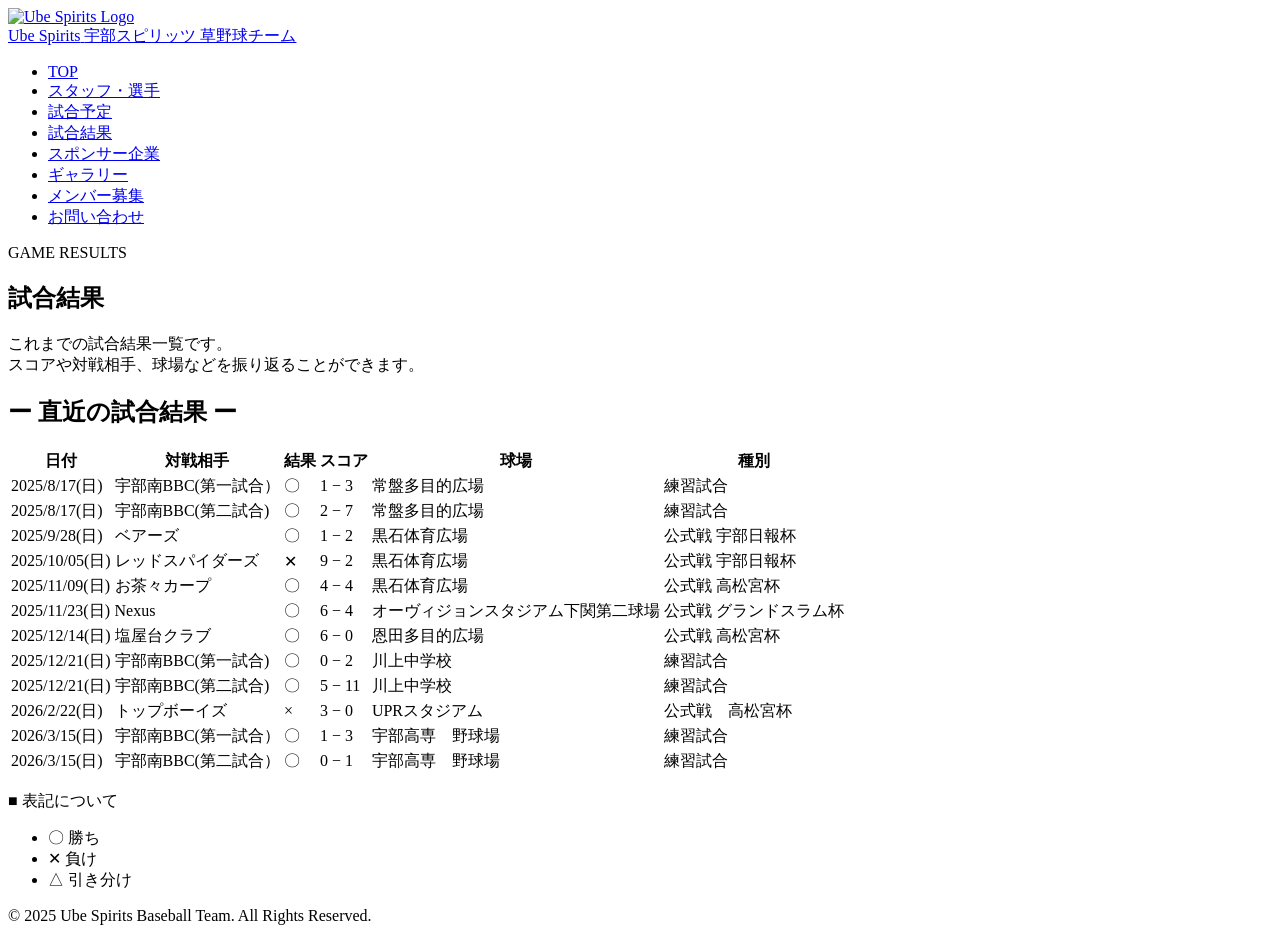
==== results/index.html @ 0df54cac "Update index.html" ====
<!DOCTYPE html>
<html lang="ja">
<head>
    <meta charset="UTF-8">
    <title>試合結果 | 宇部スピリッツ</title>
    <meta name="viewport" content="width=device-width, initial-scale=1.0">
    <link rel="stylesheet" href="../style.css">
</head>
<body>

<header class="site-header">
    <div class="header-inner">
        <a href="../index.html" class="brand">
            <img src="../images/team_logo.jpg" alt="Ube Spirits Logo" class="brand-logo">
            <div class="brand-text">
                <span class="brand-main">Ube Spirits</span>
                <span class="brand-sub">宇部スピリッツ 草野球チーム</span>
            </div>
        </a>

        <nav class="global-nav">
            <ul>
                <li><a href="../index.html">TOP</a></li>
                <li><a href="../members/index.html">スタッフ・選手</a></li>
                <li><a href="../schedule/index.html">試合予定</a></li>
                <li><a href="index.html" class="active">試合結果</a></li>
                <li><a href="../suponnsa/index.html">スポンサー企業</a></li>
                <li><a href="../gallery/index.html">ギャラリー</a></li>
                <li><a href="../recruit/index.html">メンバー募集</a></li>
                <li><a href="../contact/index.html">お問い合わせ</a></li>
            </ul>
        </nav>
    </div>
</header>

<main>

    <!-- 上部ヒーロー -->
    <section class="page-hero results-hero">
        <div class="page-hero-inner">
            <p class="page-hero-tagline">GAME RESULTS</p>
            <h1 class="page-hero-title">試合結果</h1>
            <p class="page-hero-text">
                これまでの試合結果一覧です。<br>
                スコアや対戦相手、球場などを振り返ることができます。
            </p>
        </div>
    </section>

    <!-- 試合結果 本体 -->
    <section class="section">
        <div class="section-inner">

            <h2 class="section-title">ー 直近の試合結果 ー</h2>

            <div class="schedule-table-wrap">
                <table class="schedule-table results-table">
                    <thead>
                        <tr>
                            <th>日付</th>
                            <th>対戦相手</th>
                            <th>結果</th>
                            <th>スコア</th>
                            <th>球場</th>
                            <th>種別</th>
                        </tr>
                    </thead>
                    <tbody>
                        <tr>
                            <td>2025/8/17(日)</td>
                            <td>宇部南BBC(第一試合）</td>
                            <td><span class="result-tag result-win">〇</span></td>
                            <td>1 − 3</td>
                            <td>常盤多目的広場</td>
                            <td>練習試合</td>
                        </tr>
                        <tr>
                            <td>2025/8/17(日)</td>
                            <td>宇部南BBC(第二試合)</td>
                            <td><span class="result-tag result-win">〇</span></td>
                            <td>2 − 7</td>
                            <td>常盤多目的広場</td>
                            <td>練習試合</td>
                        </tr>
                        <tr>
                            <td>2025/9/28(日)</td>
                            <td>ベアーズ</td>
                            <td><span class="result-tag result-win">〇</span></td>
                            <td>1 − 2</td>
                            <td>黒石体育広場</td>
                            <td>公式戦 宇部日報杯</td>
                        </tr>
                        <tr>
                            <td>2025/10/05(日)</td>
                            <td>レッドスパイダーズ</td>
                            <td><span class="result-tag result-lose">✕</span></td>
                            <td>9 − 2</td>
                            <td>黒石体育広場</td>
                            <td>公式戦 宇部日報杯</td>
                        </tr>
                        <tr>
                            <td>2025/11/09(日)</td>
                            <td>お茶々カープ</td>
                            <td><span class="result-tag result-win">〇</span></td>
                            <td>4 − 4</td>
                            <td>黒石体育広場</td>
                            <td>公式戦 高松宮杯</td>
                        </tr>
                        <tr>
                            <td>2025/11/23(日)</td>
                            <td>Nexus</td>
                            <td><span class="result-tag result-win">〇</span></td>
                            <td>6 − 4</td>
                            <td>オーヴィジョンスタジアム下関第二球場</td>
                            <td>公式戦 グランドスラム杯</td>
                        </tr>
                        <tr>
                            <td>2025/12/14(日)</td>
                            <td>塩屋台クラブ</td>
                            <td><span class="result-tag result-win">〇</span></td>
                            <td>6 − 0</td>
                            <td>恩田多目的広場</td>
                            <td>公式戦 高松宮杯</td>
                         <tr>
                            <td>2025/12/21(日)</td>
                            <td>宇部南BBC(第一試合)</td>
                            <td><span class="result-tag result-win">〇</span></td>
                            <td>0 − 2</td>
                            <td>川上中学校</td>
                            <td>練習試合</td>
                        </tr>
                        <tr>
                            <td>2025/12/21(日)</td>
                            <td>宇部南BBC(第二試合)</td>
                            <td><span class="result-tag result-win">〇</span></td>
                            <td>5 − 11</td>
                            <td>川上中学校</td>
                            <td>練習試合</td>
                        </tr>
                        <tr>
                            <td>2026/2/22(日)</td>
                            <td>トップボーイズ</td>
                            <td><span class="result-tag result-lose">×</span></td>
                            <td>3 − 0</td>
                            <td>UPRスタジアム</td>
                            <td>公式戦　高松宮杯</td>
                        </tr>
                        <tr>
                            <td>2026/3/15(日)</td>
                            <td>宇部南BBC(第一試合）</td>
                            <td><span class="result-tag result-win">〇</span></td>
                            <td>1 − 3</td>
                            <td>宇部高専　野球場</td>
                            <td>練習試合</td>
                        </tr>
                        <tr>
                            <td>2026/3/15(日)</td>
                            <td>宇部南BBC(第二試合）</td>
                            <td><span class="result-tag result-win">〇</span></td>
                            <td>0 − 1</td>
                            <td>宇部高専　野球場</td>
                            <td>練習試合</td>
                        </tr>
                    </tbody>
                </table>
            </div>

            <div class="results-legend">
                <p>■ 表記について</p>
                <ul>
                    <li><span class="result-tag result-win">〇 勝ち
                    <li><span class="result-tag result-lose">✕ 負け
                    <li><span class="result-tag result-draw">△ 引き分け
                </ul>
            </div>

        </div>
    </section>

</main>

<footer class="site-footer">
    <div class="footer-inner">
        <p class="footer-copy">&copy; 2025 Ube Spirits Baseball Team. All Rights Reserved.</p>
    </div>
</footer>

</body>
</html>
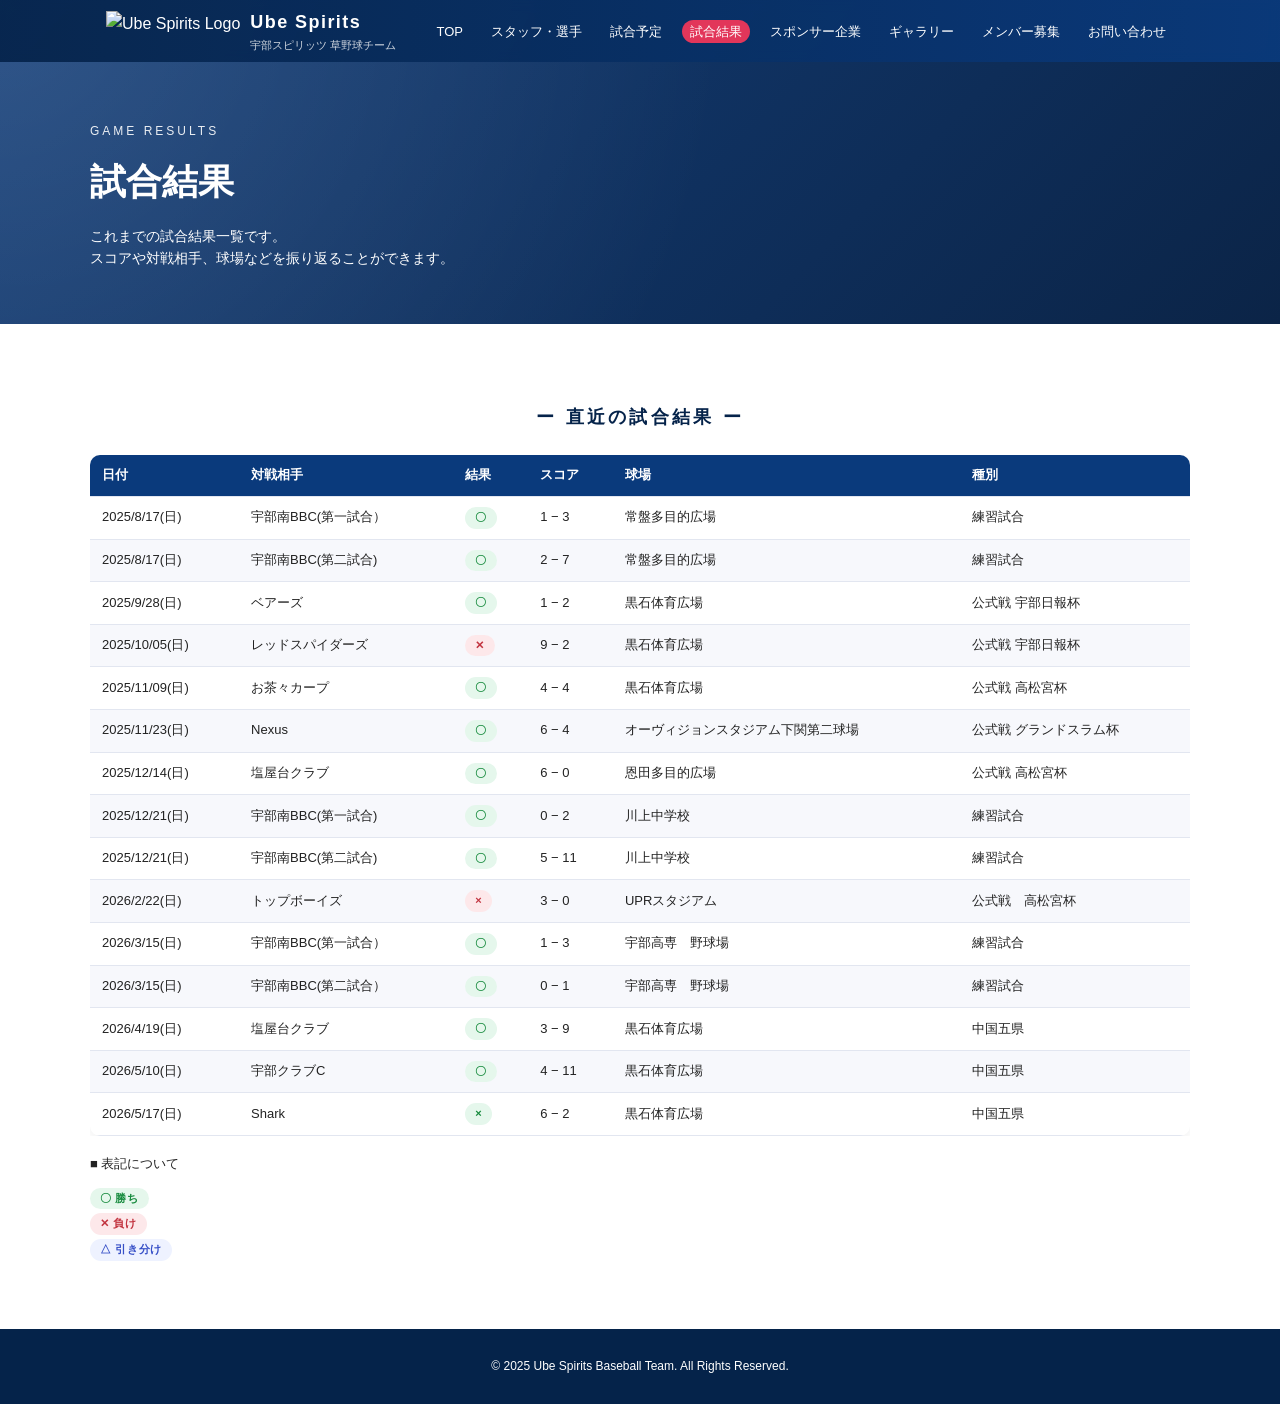
==== commit bd5e08b2: "Update index.html" ====
--- a/results/index.html
+++ b/results/index.html
@@ -161,6 +161,30 @@
                             <td>宇部高専　野球場</td>
                             <td>練習試合</td>
                         </tr>
+                        <tr>
+                            <td>2026/4/19(日)</td>
+                            <td>塩屋台クラブ</td>
+                            <td><span class="result-tag result-win">〇</span></td>
+                            <td>3 − 9</td>
+                            <td>黒石体育広場</td>
+                            <td>中国五県</td>
+                        </tr>
+                         <tr>
+                            <td>2026/5/10(日)</td>
+                            <td>宇部クラブC</td>
+                            <td><span class="result-tag result-win">〇</span></td>
+                            <td>4 − 11</td>
+                            <td>黒石体育広場</td>
+                            <td>中国五県</td>
+                        </tr>
+                         <tr>
+                            <td>2026/5/17(日)</td>
+                            <td>Shark</td>
+                            <td><span class="result-tag result-win">×</span></td>
+                            <td>6 − 2</td>
+                            <td>黒石体育広場</td>
+                            <td>中国五県</td>
+                        </tr>
                     </tbody>
                 </table>
             </div>
--- a/style.css
+++ b/style.css
@@ -0,0 +1,1164 @@
+/* =========================
+   基本設定
+   ========================= */
+
+:root {
+    --blue: #0a3a7c;
+    --blue-dark: #05234a;
+    --red: #e2365a;
+    --bg: #f4f5f9;
+    --text: #222222;
+    --white: #ffffff;
+}
+
+*,
+*::before,
+*::after {
+    box-sizing: border-box;
+}
+
+body {
+    margin: 0;
+    font-family: -apple-system, BlinkMacSystemFont, "Segoe UI", sans-serif;
+    color: var(--text);
+    background-color: var(--bg);
+    line-height: 1.6;
+}
+
+/* =========================
+   ヘッダー・ナビ
+   ========================= */
+
+.site-header {
+    position: fixed;
+    top: 0;
+    left: 0;
+    right: 0;
+    z-index: 50;
+    background: linear-gradient(to right, rgba(5, 35, 74, 0.92), rgba(10, 58, 124, 0.92));
+    backdrop-filter: blur(6px);
+    color: var(--white);
+}
+
+.header-inner {
+    max-width: 1100px;
+    margin: 0 auto;
+    padding: 8px 16px;
+    display: flex;
+    align-items: center;
+    justify-content: space-between;
+    gap: 24px;
+}
+
+.brand {
+    display: flex;
+    align-items: center;
+    gap: 10px;
+}
+
+.brand-logo {
+    height: 40px;     /* ロゴの高さ調整 */
+    width: auto;      /* アスペクト比を保つ */
+    object-fit: contain;
+}
+
+.brand-text {
+    display: flex;
+    flex-direction: column;
+}
+
+.brand-main {
+    font-weight: 700;
+    font-size: 18px;
+    letter-spacing: 0.08em;
+}
+
+.brand-sub {
+    font-size: 11px;
+    opacity: 0.8;
+}
+
+.global-nav ul {
+    list-style: none;
+    display: flex;
+    gap: 12px;
+    margin: 0;
+    padding: 0;
+    flex-wrap: wrap;
+    justify-content: flex-end;
+}
+
+.global-nav a {
+    color: var(--white);
+    text-decoration: none;
+    font-size: 13px;
+    padding: 4px 8px;
+    border-radius: 999px;
+    transition: background 0.2s ease, color 0.2s ease;
+}
+
+.global-nav a:hover {
+    background: rgba(255, 255, 255, 0.16);
+}
+
+.global-nav a.active {
+    background: var(--red);
+}
+
+/* =========================
+   ヒーローエリア
+   ========================= */
+
+.hero {
+    position: relative;
+    height: 100vh;
+    min-height: 540px;
+    color: var(--white);
+    overflow: hidden;
+}
+
+/* 背景画像 */
+.hero-bg {
+    position: absolute;
+    inset: 0;
+    background-image: url("images/3A8BACCC-ECF3-4BB5-A871-02726B88F40D.png");
+    background-size: cover;
+    background-position: center;
+    filter: saturate(1.1);
+    transform: scale(1.02);
+}
+
+/* 上からのグラデーションオーバーレイ */
+.hero-overlay {
+    position: absolute;
+    inset: 0;
+    background:
+        linear-gradient(to bottom, rgba(5, 35, 74, 0.9), rgba(5, 35, 74, 0.4) 40%, rgba(5, 35, 74, 0.95));
+}
+
+/* 中身 */
+.hero-inner {
+    position: relative;
+    z-index: 1;
+    max-width: 1100px;
+    margin: 0 auto;
+    padding: 120px 16px 40px;
+    display: flex;
+    flex-direction: column;
+    justify-content: center;
+    height: 100%;
+}
+
+.hero-tagline {
+    font-size: 13px;
+    letter-spacing: 0.22em;
+    text-transform: uppercase;
+    opacity: 0.9;
+}
+
+.hero-title {
+    font-size: clamp(40px, 6vw, 64px);
+    margin: 12px 0 4px;
+    font-weight: 800;
+    letter-spacing: 0.2em;
+    text-transform: uppercase;
+}
+
+.hero-copy {
+    font-size: 16px;
+    max-width: 520px;
+    margin-bottom: 24px;
+}
+
+.hero-buttons {
+    display: flex;
+    flex-wrap: wrap;
+    gap: 12px;
+}
+
+/* ボタン */
+.btn {
+    display: inline-flex;
+    align-items: center;
+    justify-content: center;
+    padding: 10px 18px;
+    border-radius: 999px;
+    font-size: 14px;
+    font-weight: 600;
+    text-decoration: none;
+    transition: transform 0.15s ease, box-shadow 0.15s ease, background 0.15s ease, color 0.15s ease;
+}
+
+.btn-primary {
+    background: var(--red);
+    color: var(--white);
+    box-shadow: 0 6px 12px rgba(0, 0, 0, 0.35);
+}
+
+.btn-primary:hover {
+    transform: translateY(-1px);
+    box-shadow: 0 10px 18px rgba(0, 0, 0, 0.45);
+}
+
+.btn-outline {
+    border: 1px solid rgba(255, 255, 255, 0.7);
+    color: var(--white);
+    background: transparent;
+}
+
+.btn-outline:hover {
+    background: var(--white);
+    color: var(--blue);
+}
+
+/* =========================
+   セクション共通
+   ========================= */
+
+.section {
+    padding: 64px 16px;
+}
+
+.section:nth-of-type(even) {
+    background-color: #ffffff;
+}
+
+.section-inner {
+    max-width: 1100px;
+    margin: 0 auto;
+}
+
+.section-title {
+    text-align: center;
+    font-weight: 700;
+    letter-spacing: 0.18em;
+    font-size: 18px;
+    margin-bottom: 24px;
+    color: var(--blue-dark);
+}
+
+.section-title.small {
+    font-size: 16px;
+}
+
+.section-lead {
+    text-align: center;
+    margin-bottom: 16px;
+}
+
+/* =========================
+   テーブル・カード
+   ========================= */
+
+.table {
+    width: 100%;
+    border-collapse: collapse;
+    background: #ffffff;
+    border-radius: 10px;
+    overflow: hidden;
+    box-shadow: 0 8px 20px rgba(0, 0, 0, 0.08);
+    font-size: 14px;
+}
+
+.table th,
+.table td {
+    padding: 10px 12px;
+    border-bottom: 1px solid #e4e6ee;
+}
+
+.table th {
+    background: var(--blue);
+    color: var(--white);
+    text-align: left;
+    font-weight: 600;
+}
+
+.table tr:last-child td {
+    border-bottom: none;
+}
+
+.card {
+    background: #ffffff;
+    border-radius: 10px;
+    padding: 16px 18px 18px;
+    box-shadow: 0 8px 20px rgba(0, 0, 0, 0.08);
+    font-size: 14px;
+}
+
+.card-title {
+    margin: 0 0 8px;
+    font-size: 16px;
+    color: var(--blue-dark);
+}
+
+.card-score {
+    font-weight: 700;
+    font-size: 22px;
+    margin: 4px 0 4px;
+    color: var(--red);
+}
+
+.card-score span {
+    color: var(--blue-dark);
+}
+
+.card-score span small {
+    font-size: 11px;
+}
+
+.card-meta {
+    font-size: 12px;
+    color: #666;
+    margin-bottom: 8px;
+}
+
+.card-text {
+    margin: 0;
+}
+
+/* ２カラムレイアウト */
+.section-grid .grid-2 {
+    display: grid;
+    gap: 28px;
+}
+
+@media (min-width: 800px) {
+    .section-grid .grid-2 {
+        grid-template-columns: 1.1fr 0.9fr;
+    }
+}
+
+/* =========================
+   ミニカード（3カラム）
+   ========================= */
+
+.section-cards {
+    background: linear-gradient(135deg, #e2e7f5, #f7f8fc);
+}
+
+.cards-3 {
+    display: grid;
+    gap: 20px;
+}
+
+@media (min-width: 900px) {
+    .cards-3 {
+        grid-template-columns: repeat(3, 1fr);
+    }
+}
+
+.mini-card {
+    background: #ffffff;
+    border-radius: 12px;
+    padding: 18px 18px 20px;
+    box-shadow: 0 8px 18px rgba(0, 0, 0, 0.06);
+    font-size: 14px;
+}
+
+.mini-card p {
+    margin: 0 0 8px;
+}
+
+/* =========================
+   その他
+   ========================= */
+
+.more-link {
+    margin-top: 8px;
+    font-size: 13px;
+}
+
+.more-link a {
+    color: var(--blue);
+    text-decoration: none;
+    border-bottom: 1px solid rgba(10, 58, 124, 0.35);
+    padding-bottom: 1px;
+}
+
+.more-link a:hover {
+    color: var(--red);
+    border-color: rgba(226, 54, 90, 0.6);
+}
+
+/* フッター */
+.site-footer {
+    background: var(--blue-dark);
+    color: var(--white);
+    padding: 16px;
+    font-size: 12px;
+}
+
+.footer-inner {
+    max-width: 1100px;
+    margin: 0 auto;
+    text-align: center;
+}
+
+/* =========================
+   レスポンシブ調整
+   ========================= */
+
+@media (max-width: 720px) {
+
+    .header-inner {
+        flex-direction: column;
+        align-items: flex-start;
+    }
+
+    .global-nav ul {
+        justify-content: flex-start;
+    }
+
+    .hero-inner {
+        padding-top: 120px;
+    }
+
+    .hero-copy {
+        max-width: none;
+    }
+}
+/* =========================
+   メンバー紹介ページ
+   ========================= */
+
+/* ページ用ヒーロー */
+.page-hero {
+    padding: 110px 16px 40px; /* 固定ヘッダー分を少し下げる */
+    color: var(--white);
+}
+
+.page-hero-inner {
+    max-width: 1100px;
+    margin: 0 auto;
+}
+
+.players-hero {
+    background: radial-gradient(circle at top left, rgba(226, 54, 90, 0.48), transparent 55%),
+                linear-gradient(135deg, var(--blue-dark), var(--blue));
+}
+
+.page-hero-tagline {
+    font-size: 12px;
+    letter-spacing: 0.25em;
+    text-transform: uppercase;
+    opacity: 0.9;
+}
+
+.page-hero-title {
+    margin: 8px 0 6px;
+    font-size: clamp(28px, 4vw, 36px);
+    font-weight: 800;
+}
+
+.page-hero-text {
+    max-width: 560px;
+    font-size: 14px;
+}
+
+/* プレイヤーカード一覧 */
+.players-grid {
+    display: grid;
+    gap: 20px;
+    margin-top: 20px;
+}
+
+@media (min-width: 720px) {
+    .players-grid {
+        grid-template-columns: repeat(3, minmax(0, 1fr));
+    }
+}
+
+/* スタッフは1枚を中央寄せで表示 */
+.staff-grid {
+    justify-content: center;  /* グリッドを中央に */
+}
+
+@media (min-width: 720px) {
+    .staff-grid {
+        grid-template-columns: minmax(0, 320px); /* カード1枚分の幅 */
+        justify-content: center;
+    }
+}
+
+.player-card {
+    background: #ffffff;
+    border-radius: 12px;
+    overflow: hidden;
+    box-shadow: 0 6px 16px rgba(0, 0, 0, 0.08);
+    display: flex;
+    flex-direction: column;
+    min-height: 100%;
+}
+
+.player-photo-wrap {
+    position: relative;
+    width: 100%;
+    padding-top: 68%; /* アスペクト比調整（横長） */
+    background: #cfd5e8;
+}
+
+.player-photo {
+    position: absolute;
+    inset: 0;
+    width: 100%;
+    height: 100%;
+    object-fit: cover;
+}
+
+.player-body {
+    padding: 12px 14px 14px;
+    font-size: 13px;
+}
+
+.player-number {
+    font-size: 12px;
+    font-weight: 700;
+    letter-spacing: 0.12em;
+    color: var(--red);
+    margin: 0 0 2px;
+}
+
+.player-name {
+    margin: 0 0 4px;
+    font-size: 16px;
+    color: var(--blue-dark);
+}
+
+.player-meta {
+    margin: 0 0 6px;
+    font-size: 12px;
+    color: #555;
+}
+
+.player-comment {
+    margin: 0;
+    font-size: 13px;
+}
+
+/* SNSリンク */
+.player-sns {
+    margin-left: 12px;
+    margin-top: 0px;
+    margin-bottom: 12px;
+}
+
+.player-sns a {
+    display: inline-flex;
+    align-items: center;
+    gap: 10px;
+    font-size: 16px;
+    font-weight: 600;
+    padding: 6px 14px;
+    border-radius: 8px;
+    background: #f4f4f4;
+    border: 1px solid #ddd;
+    color: #333;
+}
+
+.player-sns a:hover {
+    background: #eee;
+}
+
+.sns-icon {
+    width: 28px;
+    height: 28px;
+}
+
+/* =========================
+   試合予定ページ
+   ========================= */
+
+.schedule-hero {
+    background: radial-gradient(circle at top right, rgba(255, 255, 255, 0.12), transparent 55%),
+                linear-gradient(135deg, var(--blue-dark), #143f7a);
+}
+
+/* 注意書き */
+.schedule-note {
+    font-size: 12px;
+    color: #555;
+    margin-bottom: 12px;
+}
+
+/* 試合予定テーブル */
+.schedule-table-wrap {
+    overflow-x: auto;
+    margin-top: 8px;
+}
+
+.schedule-table {
+    width: 100%;
+    border-collapse: collapse;
+    min-width: 640px;
+    font-size: 13px;
+    background: #ffffff;
+    border-radius: 10px;
+    overflow: hidden;
+    box-shadow: 0 4px 12px rgba(0, 0, 0, 0.06);
+}
+
+.schedule-table thead {
+    background: var(--blue);
+    color: #fff;
+}
+
+.schedule-table th,
+.schedule-table td {
+    padding: 10px 12px;
+    border-bottom: 1px solid #e2e6f0;
+    text-align: left;
+}
+
+.schedule-table tbody tr:nth-child(even) {
+    background: #f7f8fc;
+}
+
+/* スマホで見やすくする */
+@media (max-width: 600px) {
+    .schedule-table {
+        font-size: 12px;
+        min-width: 520px;
+    }
+}
+
+/* 種別の説明 */
+.schedule-legend {
+    margin-top: 20px;
+    font-size: 13px;
+}
+
+.schedule-legend p {
+    font-weight: 600;
+    margin-bottom: 4px;
+}
+
+.schedule-legend ul {
+    list-style: none;
+    padding-left: 0;
+    margin: 0;
+}
+
+.schedule-legend li {
+    margin-bottom: 2px;
+}
+
+.schedule-legend li span {
+    font-weight: 600;
+}
+
+/* トーナメント表画像 */
+.tournament-image {
+    margin-top: 12px;
+    text-align: center;
+}
+
+.tournament-image img {
+    max-width: 100%;
+    height: auto;
+    border-radius: 8px;
+    box-shadow: 0 4px 10px rgba(0,0,0,0.2);
+}
+
+/* =========================
+   試合結果ページ
+   ========================= */
+
+.results-hero {
+    background: radial-gradient(circle at top left, rgba(255, 255, 255, 0.12), transparent 55%),
+                linear-gradient(135deg, #143f7a, #0b2447);
+}
+
+/* 勝敗タグ */
+.result-tag {
+    display: inline-block;
+    padding: 2px 10px;
+    border-radius: 999px;
+    font-size: 11px;
+    font-weight: 700;
+    letter-spacing: 0.06em;
+}
+
+.result-win {
+    background: #e5f7ec;
+    color: #14893b;
+}
+
+.result-lose {
+    background: #fde8ea;
+    color: #c2333f;
+}
+
+.result-draw {
+    background: #eef2ff;
+    color: #364fc7;
+}
+
+/* 説明文 */
+.results-legend {
+    margin-top: 18px;
+    font-size: 13px;
+}
+
+.results-legend ul {
+    list-style: none;
+    padding-left: 0;
+    margin: 6px 0 0;
+}
+
+.results-legend li {
+    margin-bottom: 4px;
+}
+
+/* =========================
+   ギャラリーページ
+   ========================= */
+
+.gallery-hero {
+    background: radial-gradient(circle at top right, rgba(255, 255, 255, 0.16), transparent 55%),
+                linear-gradient(135deg, #172842, #254b7a);
+}
+
+.gallery-intro {
+    font-size: 14px;
+    color: #444;
+    margin-bottom: 18px;
+}
+
+/* プレースホルダーのグリッド */
+.gallery-grid {
+    display: grid;
+    gap: 16px;
+    margin-top: 10px;
+}
+
+@media (min-width: 720px) {
+    .gallery-grid {
+        grid-template-columns: repeat(3, minmax(0, 1fr));
+    }
+}
+
+.gallery-placeholder {
+    background: #f3f5fb;
+    border-radius: 12px;
+    padding: 18px 14px;
+    text-align: center;
+    border: 1px dashed #c5cce5;
+}
+
+.gallery-placeholder-title {
+    font-size: 14px;
+    font-weight: 700;
+    letter-spacing: 0.08em;
+    margin-bottom: 6px;
+    color: #283c70;
+}
+
+.gallery-placeholder-text {
+    font-size: 12px;
+    color: #555;
+    line-height: 1.6;
+}
+
+.gallery-note {
+    margin-top: 20px;
+    font-size: 12px;
+    color: #666;
+}
+
+/* =========================
+   メンバー募集ページ
+   ========================= */
+
+.recruit-hero {
+    background: radial-gradient(circle at top left, rgba(255, 255, 255, 0.12), transparent 55%),
+                linear-gradient(135deg, #143f7a, #1f3f6b);
+}
+
+.recruit-grid {
+    display: grid;
+    gap: 16px;
+    margin-top: 10px;
+}
+
+@media (min-width: 840px) {
+    .recruit-grid {
+        grid-template-columns: repeat(3, minmax(0, 1fr));
+    }
+}
+
+.recruit-card {
+    background: #ffffff;
+    border-radius: 12px;
+    padding: 16px 14px;
+    box-shadow: 0 4px 10px rgba(0,0,0,0.06);
+    border: 1px solid #e2e5f0;
+}
+
+.recruit-title {
+    font-size: 16px;
+    font-weight: 700;
+    margin-bottom: 4px;
+    color: var(--blue-dark);
+}
+
+.recruit-lead {
+    font-size: 13px;
+    margin-bottom: 8px;
+}
+
+.recruit-list {
+    list-style: none;
+    padding-left: 0;
+    margin: 0;
+    font-size: 12px;
+    color: #444;
+}
+
+.recruit-list li + li {
+    margin-top: 2px;
+}
+
+/* 活動概要 */
+.recruit-info dl {
+    margin: 0;
+    padding: 0;
+}
+
+.recruit-info div {
+    display: grid;
+    grid-template-columns: 110px 1fr;
+    gap: 6px 10px;
+    font-size: 13px;
+    padding: 8px 0;
+    border-bottom: 1px solid #e1e4ef;
+}
+
+.recruit-info dt {
+    font-weight: 700;
+    color: #333;
+}
+
+.recruit-info dd {
+    margin: 0;
+    color: #444;
+}
+
+@media (max-width: 600px) {
+    .recruit-info div {
+        grid-template-columns: 1fr;
+    }
+}
+
+/* 応募方法 */
+.recruit-howto {
+    font-size: 13px;
+    color: #444;
+}
+
+.recruit-howto ul {
+    list-style: none;
+    padding-left: 0;
+    margin: 8px 0;
+}
+
+.recruit-howto li {
+    margin-bottom: 2px;
+}
+
+.recruit-howto a {
+    color: var(--blue-dark);
+    text-decoration: underline;
+}
+
+.recruit-howto-note {
+    font-size: 12px;
+    color: #666;
+    margin-top: 6px;
+}
+
+/* =========================
+   練習試合申込みページ
+   ========================= */
+
+.apply-hero {
+    background: radial-gradient(circle at top right, rgba(255, 255, 255, 0.12), transparent 55%),
+                linear-gradient(135deg, #153a6b, #22619a);
+}
+
+.apply-intro {
+    font-size: 13px;
+    color: #444;
+    margin-bottom: 18px;
+}
+
+/* フォーム全体 */
+.apply-form {
+    background: #ffffff;
+    border-radius: 12px;
+    padding: 18px 16px 20px;
+    box-shadow: 0 4px 12px rgba(0,0,0,0.06);
+    border: 1px solid #e1e4f0;
+    font-size: 13px;
+}
+
+.form-row {
+    margin-bottom: 14px;
+}
+
+.form-row-half {
+    display: grid;
+    gap: 10px;
+}
+
+@media (min-width: 720px) {
+    .form-row-half {
+        grid-template-columns: repeat(2, minmax(0, 1fr));
+    }
+}
+
+.form-row label {
+    display: block;
+    font-weight: 600;
+    margin-bottom: 4px;
+    color: #333;
+}
+
+.required {
+    font-size: 11px;
+    color: #c2333f;
+    margin-left: 4px;
+}
+
+/* 入力系 */
+.apply-form input[type="text"],
+.apply-form input[type="email"],
+.apply-form input[type="tel"],
+.apply-form select,
+.apply-form textarea {
+    width: 100%;
+    padding: 8px 10px;
+    border-radius: 6px;
+    border: 1px solid #cfd3e6;
+    font-size: 13px;
+    box-sizing: border-box;
+}
+
+.apply-form textarea {
+    resize: vertical;
+}
+
+/* ラジオボタン */
+.form-radio-group {
+    display: flex;
+    flex-direction: column;
+    gap: 4px;
+    font-size: 13px;
+}
+
+.form-radio-group label {
+    font-weight: 400;
+}
+
+/* 送信まわり */
+.form-submit-row {
+    margin-top: 18px;
+    border-top: 1px dashed #d4d7e6;
+    padding-top: 12px;
+}
+
+.apply-note {
+    font-size: 11px;
+    color: #777;
+    margin: 0 0 8px;
+}
+
+.apply-submit {
+    display: inline-block;
+    padding: 8px 22px;
+    border-radius: 999px;
+    border: none;
+    background: #1f4f9c;
+    color: #fff;
+    font-size: 13px;
+    font-weight: 600;
+    letter-spacing: 0.08em;
+    cursor: pointer;
+}
+
+.apply-submit:hover {
+    background: #173c79;
+}
+
+/* =========================
+   応援ページ（掲示板）
+   ========================= */
+
+.support-hero {
+    background: radial-gradient(circle at top right, rgba(255, 255, 255, 0.14), transparent 55%),
+                linear-gradient(135deg, #15335e, #23497f);
+}
+
+.support-board {
+    display: grid;
+    gap: 12px;
+    margin-top: 12px;
+}
+
+.support-item {
+    background: #ffffff;
+    border-radius: 10px;
+    padding: 10px 12px;
+    border: 1px solid #e1e4f0;
+    box-shadow: 0 2px 6px rgba(0,0,0,0.04);
+}
+
+.support-meta {
+    display: flex;
+    justify-content: space-between;
+    align-items: center;
+    margin-bottom: 6px;
+}
+
+.support-user-tag {
+    display: inline-flex;
+    align-items: center;
+    gap: 6px;
+}
+
+.support-user-icon {
+    width: 26px;
+    height: 26px;
+    border-radius: 999px;
+    display: inline-flex;
+    justify-content: center;
+    align-items: center;
+    font-size: 13px;
+    font-weight: 700;
+    color: #fff;
+}
+
+/* 同じ人っぽさが分かるように色を分ける例 */
+.user-a .support-user-icon {
+    background: #1f4f9c;
+}
+
+.user-b .support-user-icon {
+    background: #c2333f;
+}
+
+.support-user-name {
+    font-size: 13px;
+    font-weight: 600;
+    color: #333;
+}
+
+.support-time {
+    font-size: 11px;
+    color: #777;
+}
+
+.support-message {
+    font-size: 13px;
+    margin: 0;
+    line-height: 1.6;
+}
+
+.support-note {
+    font-size: 11px;
+    color: #777;
+    margin-top: 8px;
+}
+
+/* フォーム流用スタイル */
+.support-intro {
+    font-size: 13px;
+    color: #444;
+    margin-top: 18px;
+}
+
+.support-form {
+    margin-top: 8px;
+    background: #ffffff;
+    border-radius: 12px;
+    padding: 16px 14px 18px;
+    box-shadow: 0 4px 10px rgba(0,0,0,0.06);
+    border: 1px solid #e1e4f0;
+}
+
+.support-form-note {
+    font-size: 11px;
+    color: #777;
+    margin: 0 0 8px;
+}
+
+/* =========================
+   お問い合わせページ
+   ========================= */
+
+.contact-hero {
+    background: radial-gradient(circle at top left, rgba(255, 255, 255, 0.14), transparent 55%),
+                linear-gradient(135deg, #1b4478, #255c95);
+}
+
+.contact-intro {
+    font-size: 13px;
+    color: #444;
+    margin-bottom: 16px;
+}
+
+.contact-form {
+    background: #ffffff;
+    border-radius: 12px;
+    padding: 18px 16px 20px;
+    box-shadow: 0 4px 12px rgba(0,0,0,0.06);
+    border: 1px solid #e1e4f0;
+    font-size: 13px;
+}
+
+.contact-form .form-row {
+    margin-bottom: 14px;
+}
+
+.contact-form label {
+    display: block;
+    font-weight: 600;
+    margin-bottom: 4px;
+    color: #333;
+}
+
+.contact-form input[type="text"],
+.contact-form input[type="email"],
+.contact-form select,
+.contact-form textarea {
+    width: 100%;
+    padding: 8px 10px;
+    border-radius: 6px;
+    border: 1px solid #cfd3e6;
+    font-size: 13px;
+    box-sizing: border-box;
+}
+
+.contact-form textarea {
+    resize: vertical;
+}
+
+.contact-note {
+    font-size: 11px;
+    color: #777;
+    margin: 0 0 8px;
+}
+
+/* ロゴリンクの色を通常のテキストと同じにする */
+.brand {
+    color: inherit;
+    text-decoration: none;
+}
+
+.brand:visited {
+    color: inherit;
+}
+
+.brand:hover {
+    color: inherit;
+    opacity: 0.9; /* ほんの少しだけ反応（任意） */
+}
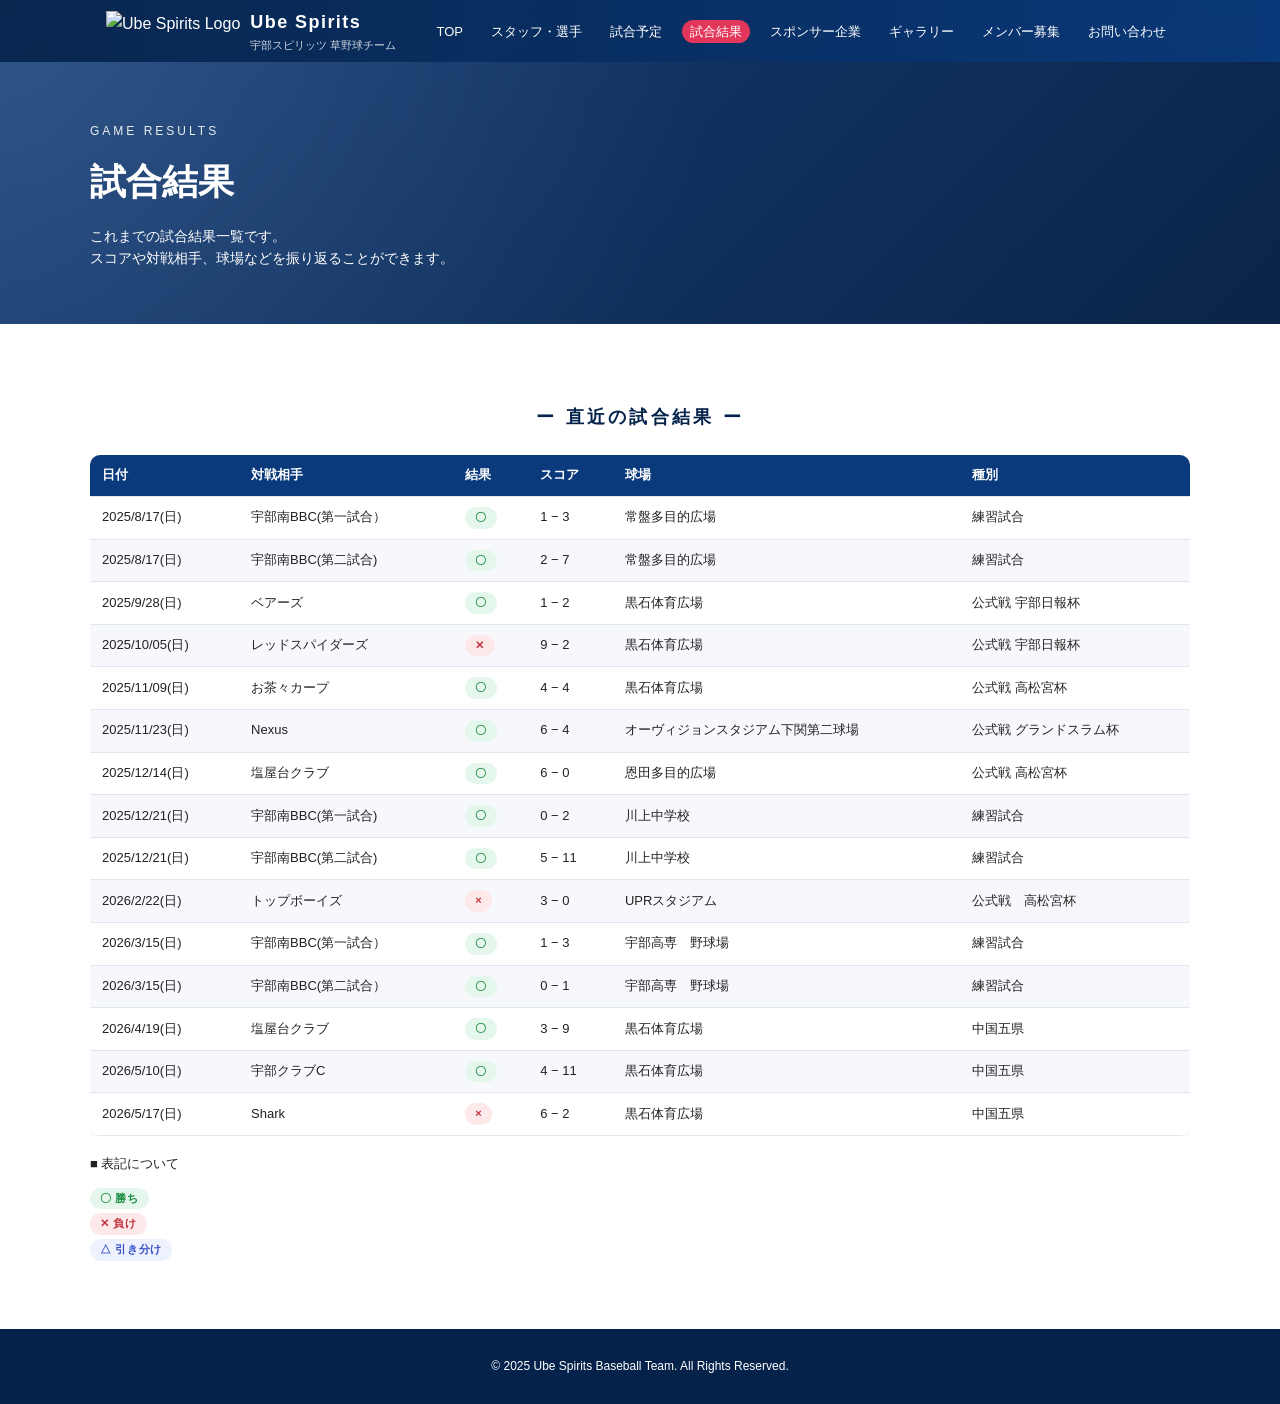
==== commit 5ef81f33: "Update index.html" ====
--- a/results/index.html
+++ b/results/index.html
@@ -180,7 +180,7 @@
                          <tr>
                             <td>2026/5/17(日)</td>
                             <td>Shark</td>
-                            <td><span class="result-tag result-win">×</span></td>
+                            <td><span class="result-tag result-lose">×</span></td>
                             <td>6 − 2</td>
                             <td>黒石体育広場</td>
                             <td>中国五県</td>
